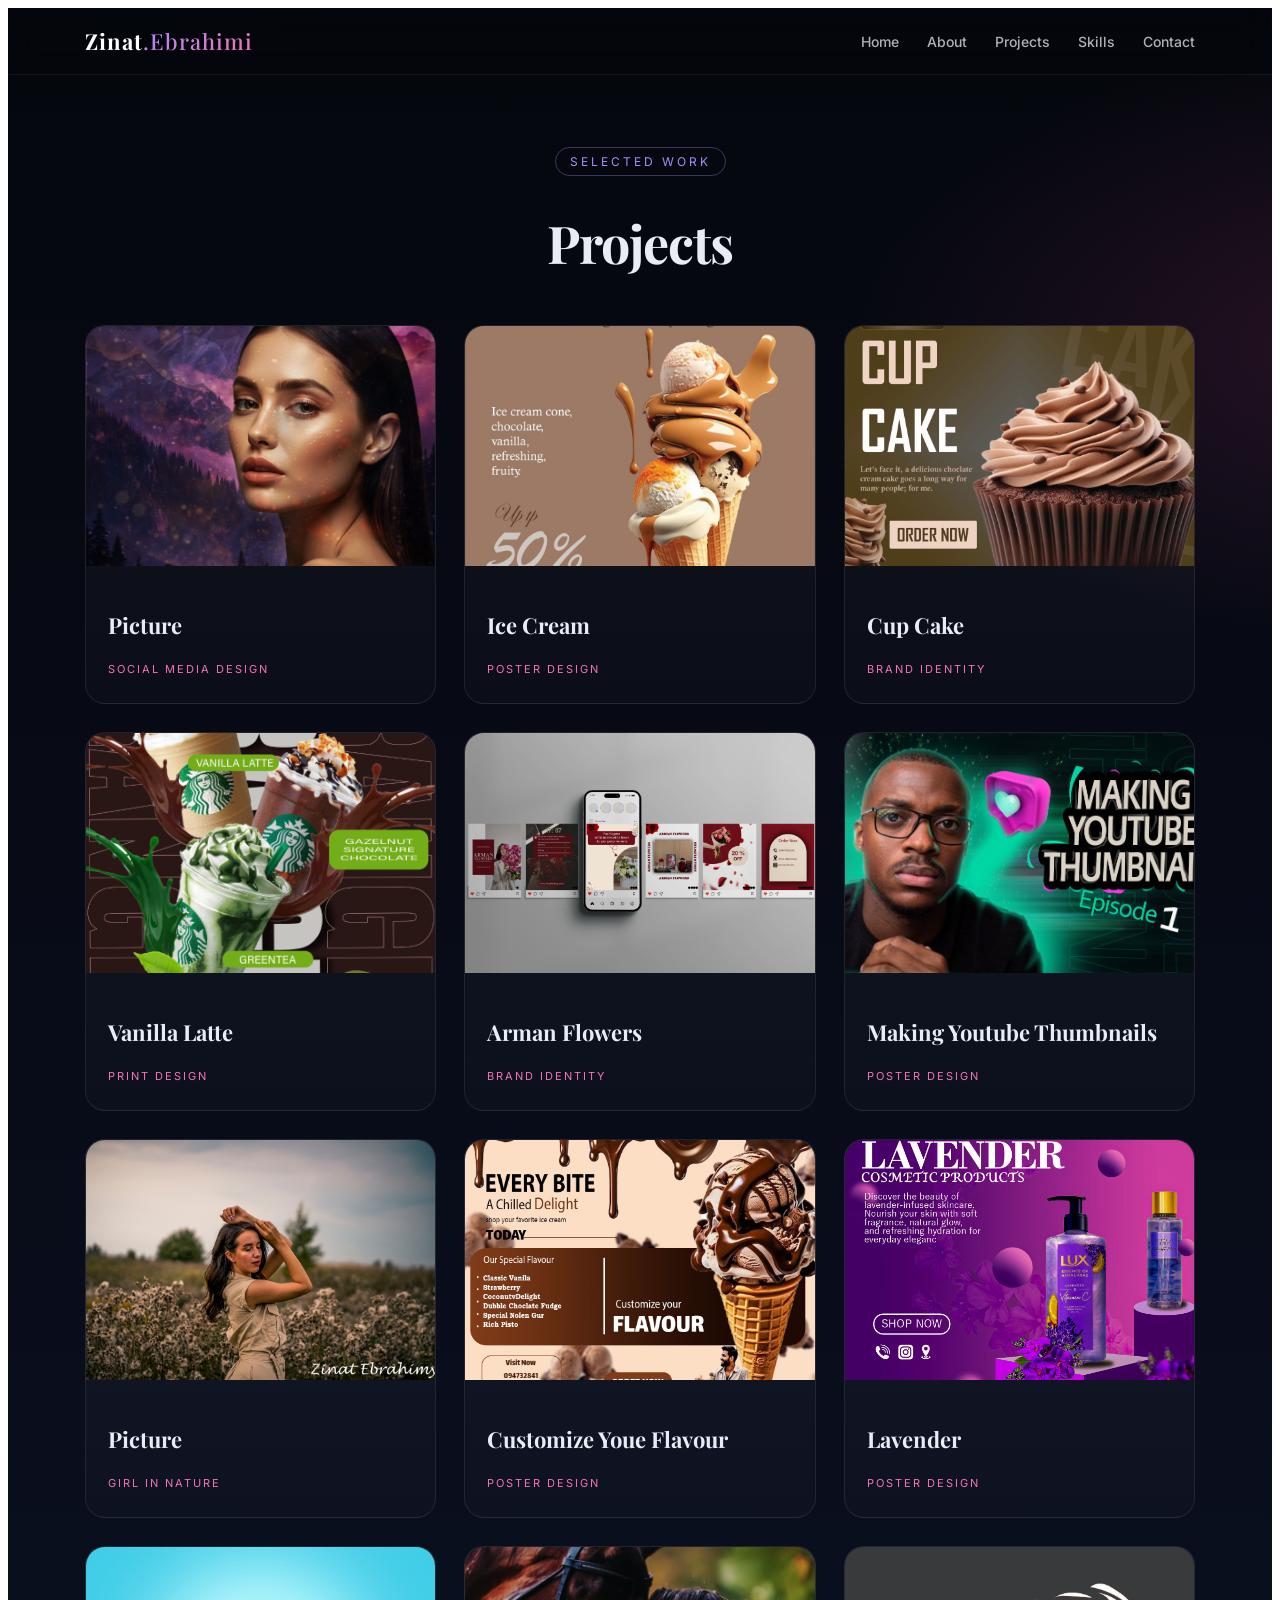
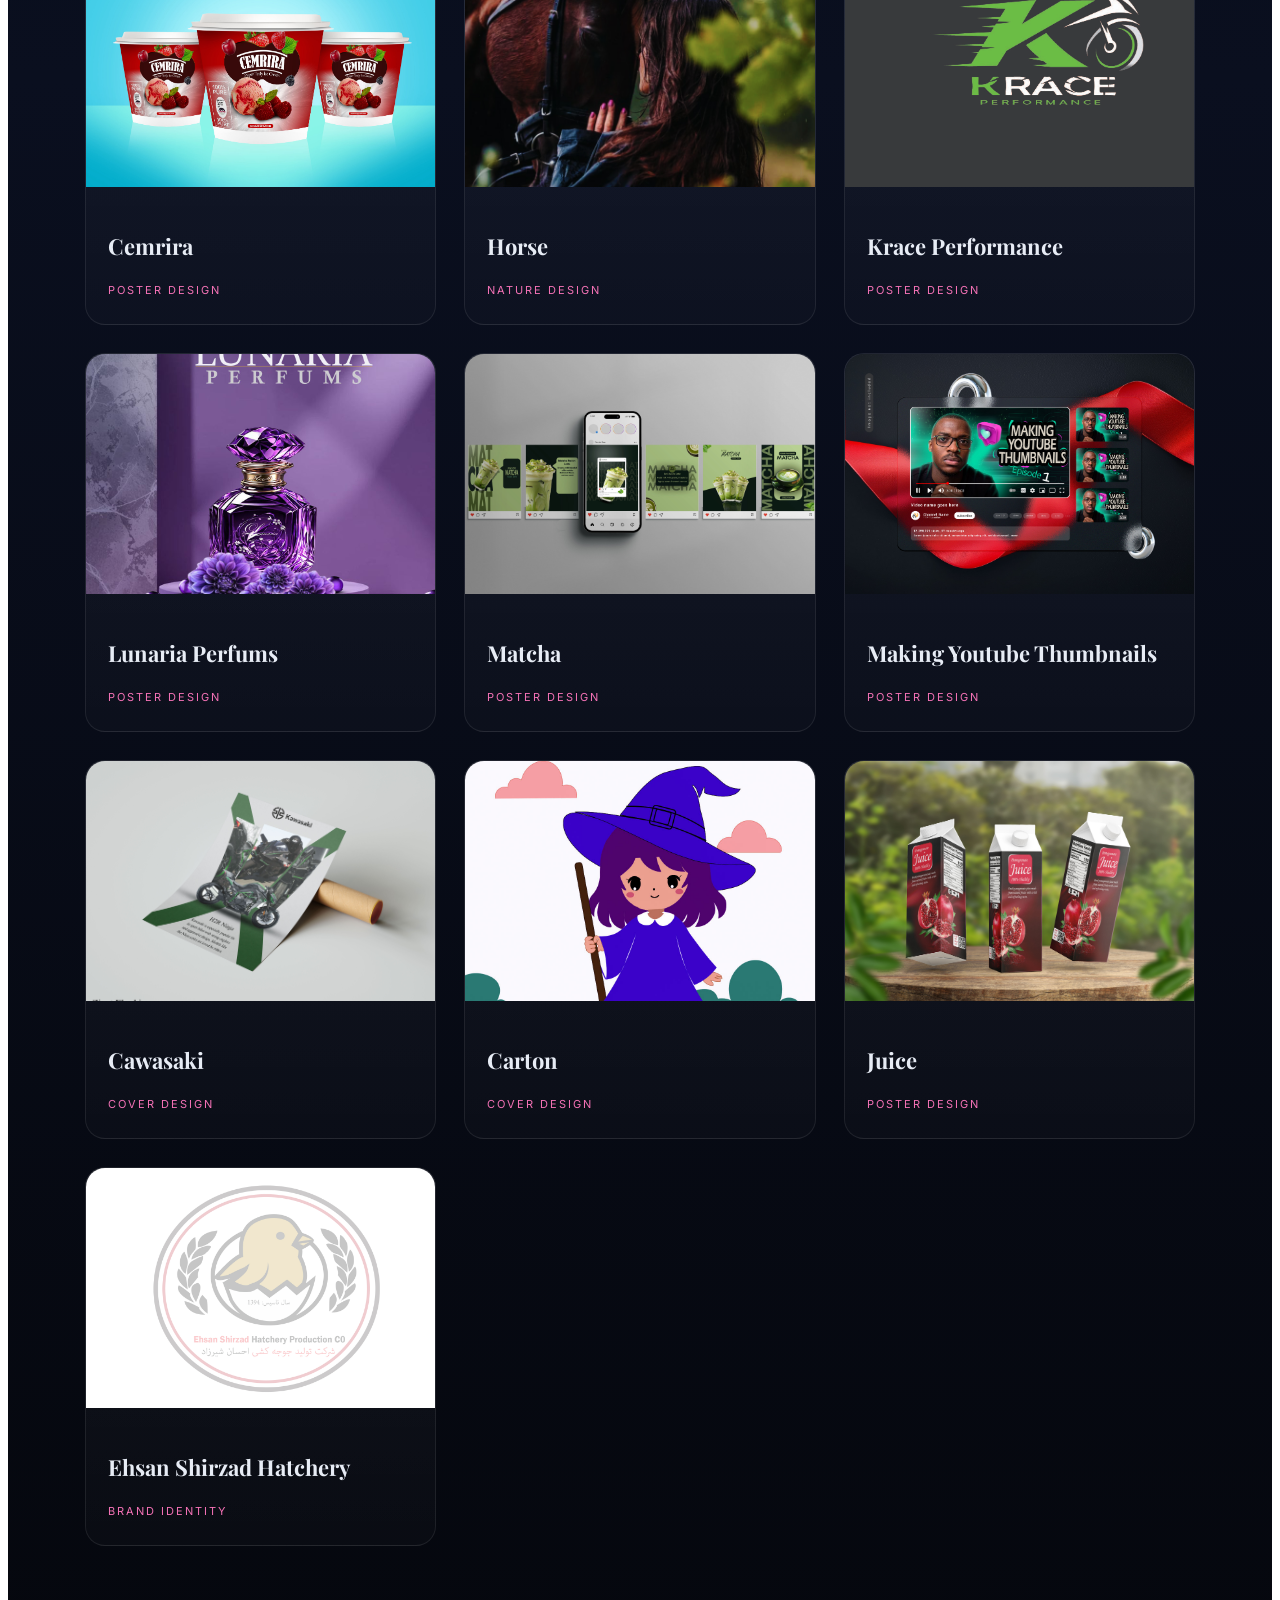
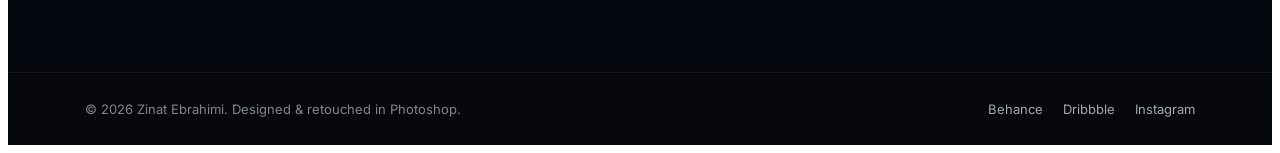
==== more.html @ a266a209 "Add files via upload" ====
<!DOCTYPE html>
<html lang="en">
<head>
    <meta charset="UTF-8">
    <meta name="viewport" content="width=device-width, initial-scale=1.0">
    <title>Zinat Ebrahimi — Photoshop Designer Portfolio</title>
    <meta name="description" content="Luxury portfolio of Alex Rivera, a senior Photoshop designer crafting cinematic photo manipulation, brand visuals, and digital art." />
<link rel="preconnect" href="https://fonts.googleapis.com" />
<link rel="preconnect" href="https://fonts.gstatic.com" crossorigin />
<link rel="stylesheet" href="https://fonts.googleapis.com/css2?family=Inter:wght@300;400;500;600;700&family=Playfair+Display:wght@600;700&display=swap" />
<link rel="stylesheet" href="style.css" />
</head>
<body>
    <div class="page">
        <header class="navbar">
    <a href="./index.html" class="logo">Zinat<span>.Ebrahimi</span></a>
    <nav class="nav-links">
      <a href="./index.html#home">Home</a>
      <a href="./index.html#about">About</a>
      <a href="./index.html#projects">Projects</a>
      <a href="./index.html#skills">Skills</a>
      <a href="./index.html#contact">Contact</a>
    </nav>
  </header>


    <section id="projects" class="section">
    <div class="section-head">
      <span class="eyebrow">Selected Work</span>
      <h2>Projects</h2>
    </div>
    <div class="projects">
      <article class="card">
        <div class="card-media" style="background-image:url('./image/1.jpg')"></div>
        <div class="card-body"><h3>Picture</h3><span class="card-tag">Social Media Design</span></div>
      </article>
      <article class="card">
        <div class="card-media" style="background-image:url('./image/2.jpg')"></div>
        <div class="card-body"><h3>Ice Cream</h3><span class="card-tag">Poster Design</span></div>
      </article>
      <article class="card">
        <div class="card-media" style="background-image:url('./image/3.jpg')"></div>
        <div class="card-body"><h3>Cup Cake</h3><span class="card-tag">Brand Identity</span></div>
      </article>
      <article class="card">
        <div class="card-media" style="background-image:url('./image/5.jpg')"></div>
        <div class="card-body"><h3>Vanilla Latte</h3><span class="card-tag">Print Design</span></div>
      </article>
      <article class="card">
        <div class="card-media" style="background-image:url('./image/7.jpg')"></div>
        <div class="card-body"><h3>Arman Flowers</h3><span class="card-tag">Brand Identity</span></div>
      </article>
       <article class="card">
        <div class="card-media" style="background-image:url('./image/8.jpg')"></div>
        <div class="card-body"><h3>Making Youtube Thumbnails</h3><span class="card-tag">Poster Design</span></div>
      </article>
      <article class="card">
        <div class="card-media" style="background-image:url('./image/10.jpg')"></div>
        <div class="card-body"><h3>Picture</h3><span class="card-tag">girl in nature</span></div>
      </article>
      <article class="card">
        <div class="card-media" style="background-image:url('./image/11.jpg')"></div>
        <div class="card-body"><h3>Customize Youe Flavour</h3><span class="card-tag">Poster Design</span></div>
      </article>
      <article class="card">
        <div class="card-media" style="background-image:url('./image/12.jpg')"></div>
        <div class="card-body"><h3>Lavender</h3><span class="card-tag">Poster Design</span></div>
      </article>
      <article class="card">
        <div class="card-media" style="background-image:url('./image/13.jpg')"></div>
        <div class="card-body"><h3>Cemrira</h3><span class="card-tag">Poster Design</span></div>
      </article>
      <article class="card">
        <div class="card-media" style="background-image:url('./image/14.jpg')"></div>
        <div class="card-body"><h3>Horse</h3><span class="card-tag">nature Design</span></div>
      </article>
      <article class="card">
        <div class="card-media" style="background-image:url('./image/15.jpg')"></div>
        <div class="card-body"><h3>Krace Performance</h3><span class="card-tag">Poster Design</span></div>
      </article>
      <article class="card">
        <div class="card-media" style="background-image:url('./image/16.jpg')"></div>
        <div class="card-body"><h3>Lunaria Perfums</h3><span class="card-tag">Poster Design</span></div>
      </article>
      <article class="card">
        <div class="card-media" style="background-image:url('./image/17.jpg')"></div>
        <div class="card-body"><h3>Matcha</h3><span class="card-tag">Poster Design</span></div>
      </article>
      <article class="card">
        <div class="card-media" style="background-image:url('./image/18.jpg')"></div>
        <div class="card-body"><h3>Making Youtube Thumbnails</h3><span class="card-tag">Poster Design</span></div>
      </article>
      <article class="card">
        <div class="card-media" style="background-image:url('./image/19.jpg')"></div>
        <div class="card-body"><h3>Cawasaki</h3><span class="card-tag"> Cover Design</span></div>
      </article>
      <article class="card">
        <div class="card-media" style="background-image:url('./image/20.jpg')"></div>
        <div class="card-body"><h3>Carton</h3><span class="card-tag">Cover Design</span></div>
      </article>
      <article class="card">
        <div class="card-media" style="background-image:url('./image/21.jpg')"></div>
        <div class="card-body"><h3>Juice</h3><span class="card-tag">Poster Design</span></div>
      </article>
      <article class="card">
        <div class="card-media" style="background-image:url('./image/22.jpg')"></div>
        <div class="card-body"><h3>Ehsan Shirzad Hatchery</h3><span class="card-tag">Brand Identity</span></div>
      </article>
    </div>
  </section>

  <footer class="footer">
    <div>© 2026 Zinat Ebrahimi. Designed & retouched in Photoshop.</div>
    <div class="socials">
      <a href="#">Behance</a>
      <a href="#">Dribbble</a>
      <a href="#">Instagram</a>
    </div>
  </footer>
    </div>
    
</body>
</html>
---- style.css ----
public/portfolio/styles.css
* { box-sizing: border-box; margin: 0; padding: 0; }
html { scroll-behavior: smooth; }
body { font-family: 'Inter', system-ui, sans-serif; }
.page {
  position: relative;
  min-height: 100vh;
  color: #e7ecf5;
  background:
    radial-gradient(1200px 600px at 10% -10%, rgba(99,102,241,0.20), transparent 60%),
    radial-gradient(900px 500px at 110% 10%, rgba(236,72,153,0.15), transparent 60%),
    linear-gradient(180deg, #05070d 0%, #0a0f1f 50%, #05070d 100%);
  overflow-x: hidden;
}
.bg-orbs { position: fixed; inset: 0; pointer-events: none; z-index: 0; }
.orb { position: absolute; border-radius: 50%; filter: blur(90px); opacity: .55; animation: float 14s ease-in-out infinite; }
.orb-1 { width: 420px; height: 420px; background: #4f46e5; top: 8%; left: -120px; }
.orb-2 { width: 380px; height: 380px; background: #ec4899; top: 45%; right: -120px; animation-delay: -5s; }
.orb-3 { width: 340px; height: 340px; background: #06b6d4; bottom: -120px; left: 30%; animation-delay: -9s; }
@keyframes float { 0%,100% { transform: translateY(0) translateX(0); } 50% { transform: translateY(-40px) translateX(20px); } }
.glass {
  background: linear-gradient(180deg, rgba(255,255,255,0.06), rgba(255,255,255,0.02));
  border: 1px solid rgba(255,255,255,0.10);
  backdrop-filter: blur(18px);
  -webkit-backdrop-filter: blur(18px);
  border-radius: 24px;
  box-shadow: 0 30px 80px -30px rgba(0,0,0,0.6);
}
.navbar {
  position: sticky; top: 0; z-index: 50;
  display: flex; align-items: center; justify-content: space-between;
  padding: 18px 6vw;
  background: rgba(5,7,13,0.55);
  backdrop-filter: blur(16px);
  border-bottom: 1px solid rgba(255,255,255,0.06);
}
.logo { font-family: 'Playfair Display', serif; font-size: 22px; font-weight: 700; color: #fff; text-decoration: none; letter-spacing: 1px; }
.logo span { background: linear-gradient(135deg,#a78bfa,#f472b6); -webkit-background-clip: text; background-clip: text; color: transparent; font-weight: 500; }
.nav-links { display: flex; gap: 28px; }
.nav-links a { color: rgba(231,236,245,.75); text-decoration: none; font-size: 14px; font-weight: 500; position: relative; transition: color .25s; }
.nav-links a::after { content:''; position:absolute; left:0; bottom:-6px; width:0; height:1px; background: linear-gradient(90deg,#a78bfa,#f472b6); transition: width .3s ease; }
.nav-links a:hover { color: #fff; }
.nav-links a:hover::after { width: 100%; }
.hero { position: relative; z-index: 1; padding: 10vh 6vw 8vh; display:flex; justify-content:center; }
.hero-inner { padding: 64px 56px; max-width: 1000px; width: 100%; text-align: center; }
.eyebrow { display:inline-block; font-size: 12px; letter-spacing: 3px; text-transform: uppercase; color: #a78bfa; padding: 6px 14px; border:1px solid rgba(167,139,250,.35); border-radius:999px; margin-bottom: 22px; }
h1 { font-family: 'Playfair Display', serif; font-size: clamp(48px, 8vw, 96px); line-height: 1.05; font-weight: 700; letter-spacing: -1.5px; }
.gradient-text { background: linear-gradient(135deg,#a78bfa 0%, #f472b6 50%, #fbbf24 100%); -webkit-background-clip: text; background-clip: text; color: transparent; }
.subtitle { margin: 24px auto 0; max-width: 620px; font-size: 17px; line-height: 1.7; color: rgba(231,236,245,.7); }
.hero-cta { margin-top: 36px; display:flex; gap: 14px; justify-content: center; flex-wrap: wrap; }
.btn { display: inline-block; padding: 14px 28px; border-radius: 999px; font-size: 14px; font-weight: 600; text-decoration: none; cursor: pointer; transition: transform .25s ease, box-shadow .25s ease, background .25s; border: none; }
.btn-primary { color: #fff; background: linear-gradient(135deg,#6366f1,#ec4899); box-shadow: 0 10px 30px -10px rgba(236,72,153,.6); }
.btn-primary:hover { transform: translateY(-2px); box-shadow: 0 18px 40px -10px rgba(236,72,153,.7); }
.btn-ghost { color: #fff; background: rgba(255,255,255,.06); border: 1px solid rgba(255,255,255,.18); }
.btn-ghost:hover { background: rgba(255,255,255,.12); transform: translateY(-2px); }
.section { position: relative; z-index:1; padding: 8vh 6vw; max-width: 1200px; margin: 0 auto; }
.section-head { text-align: center; margin-bottom: 48px; }
.section-head h2 { font-family: 'Playfair Display', serif; font-size: clamp(32px, 5vw, 52px); font-weight: 700; margin-top: 10px; letter-spacing: -1px; }
.about { padding: 48px; }
.about p { font-size: 17px; line-height: 1.8; color: rgba(231,236,245,.8); max-width: 820px; }
.stats { margin-top: 36px; display:grid; grid-template-columns: repeat(3,1fr); gap: 24px; }
.stats > div { padding: 20px; border-left: 2px solid rgba(167,139,250,.4); }
.stats strong { display:block; font-family:'Playfair Display',serif; font-size: 32px; color:#fff; }
.stats span { font-size: 13px; color: rgba(231,236,245,.6); letter-spacing: 1px; text-transform: uppercase; }
.projects { display:grid; grid-template-columns: repeat(3, 1fr); gap: 28px; }
.card { border-radius: 20px; overflow: hidden; background: linear-gradient(180deg, rgba(255,255,255,0.05), rgba(255,255,255,0.02)); border: 1px solid rgba(255,255,255,.08); transition: transform .4s ease, box-shadow .4s ease, border-color .4s; }
.card:hover { transform: translateY(-10px); box-shadow: 0 30px 60px -20px rgba(99,102,241,.5); border-color: rgba(167,139,250,.4); }
.card-media { height: 240px; background-size: cover; background-position: center; transition: transform .6s ease; }
.card:hover .card-media { transform: scale(1.06); }
.card-body { padding: 22px 22px 26px; }
.card-body h3 { font-family:'Playfair Display',serif; font-size: 22px; margin-bottom: 8px; }
.card-body p { color: rgba(231,236,245,.7); font-size: 14px; line-height: 1.6; }
.card-tag { display: inline-block; margin-top: 14px; font-size: 11px; letter-spacing: 2px; text-transform: uppercase; color: #f472b6; }
.pills { display:flex; flex-wrap: wrap; gap: 12px; justify-content: center; max-width: 900px; margin: 0 auto; }
.pill { padding: 10px 20px; border-radius: 999px; background: rgba(255,255,255,.05); border:1px solid rgba(255,255,255,.10); font-size: 14px; color: rgba(231,236,245,.85); transition: all .25s; }
.pill:hover { background: linear-gradient(135deg, rgba(99,102,241,.25), rgba(236,72,153,.25)); border-color: rgba(167,139,250,.5); transform: translateY(-2px); color: #fff; }
.contact { padding: 40px; max-width: 760px; margin: 0 auto; display:flex; flex-direction: column; gap: 20px; }
.contact .row { display:grid; grid-template-columns: 1fr 1fr; gap: 20px; }
.contact label { display:flex; flex-direction: column; gap: 8px; font-size: 12px; letter-spacing: 1.5px; text-transform: uppercase; color: rgba(231,236,245,.6); }
.contact input, .contact textarea { width: 100%; padding: 14px 16px; border-radius: 12px; background: rgba(255,255,255,.04); border: 1px solid rgba(255,255,255,.1); color: #fff; font-size: 15px; font-family: inherit; transition: border-color .25s, background .25s; }
.contact input:focus, .contact textarea:focus { outline: none; border-color: rgba(167,139,250,.6); background: rgba(255,255,255,.07); }
.contact textarea { resize: vertical; }
.contact .btn { align-self: flex-start; margin-top: 8px; }
.footer { position: relative; z-index:1; margin-top: 6vh; padding: 28px 6vw; display:flex; justify-content: space-between; align-items: center; border-top: 1px solid rgba(255,255,255,.06); font-size: 13px; color: rgba(231,236,245,.55); flex-wrap: wrap; gap: 14px; }
.socials { display:flex; gap: 20px; }
.socials a { color: rgba(231,236,245,.7); text-decoration: none; transition: color .25s; }
.socials a:hover { color: #f472b6; }
@media (max-width: 960px) {
  .projects { grid-template-columns: repeat(2,1fr); }
  .stats { grid-template-columns: 1fr 1fr; }
}
@media (max-width: 640px) {
  .nav-links { display: none; }
  .hero-inner { padding: 44px 24px; }
  .projects { grid-template-columns: 1fr; }
  .stats { grid-template-columns: 1fr; }
  .contact { padding: 24px; }
  .contact .row { grid-template-columns: 1fr; }
  .about { padding: 28px; }
}
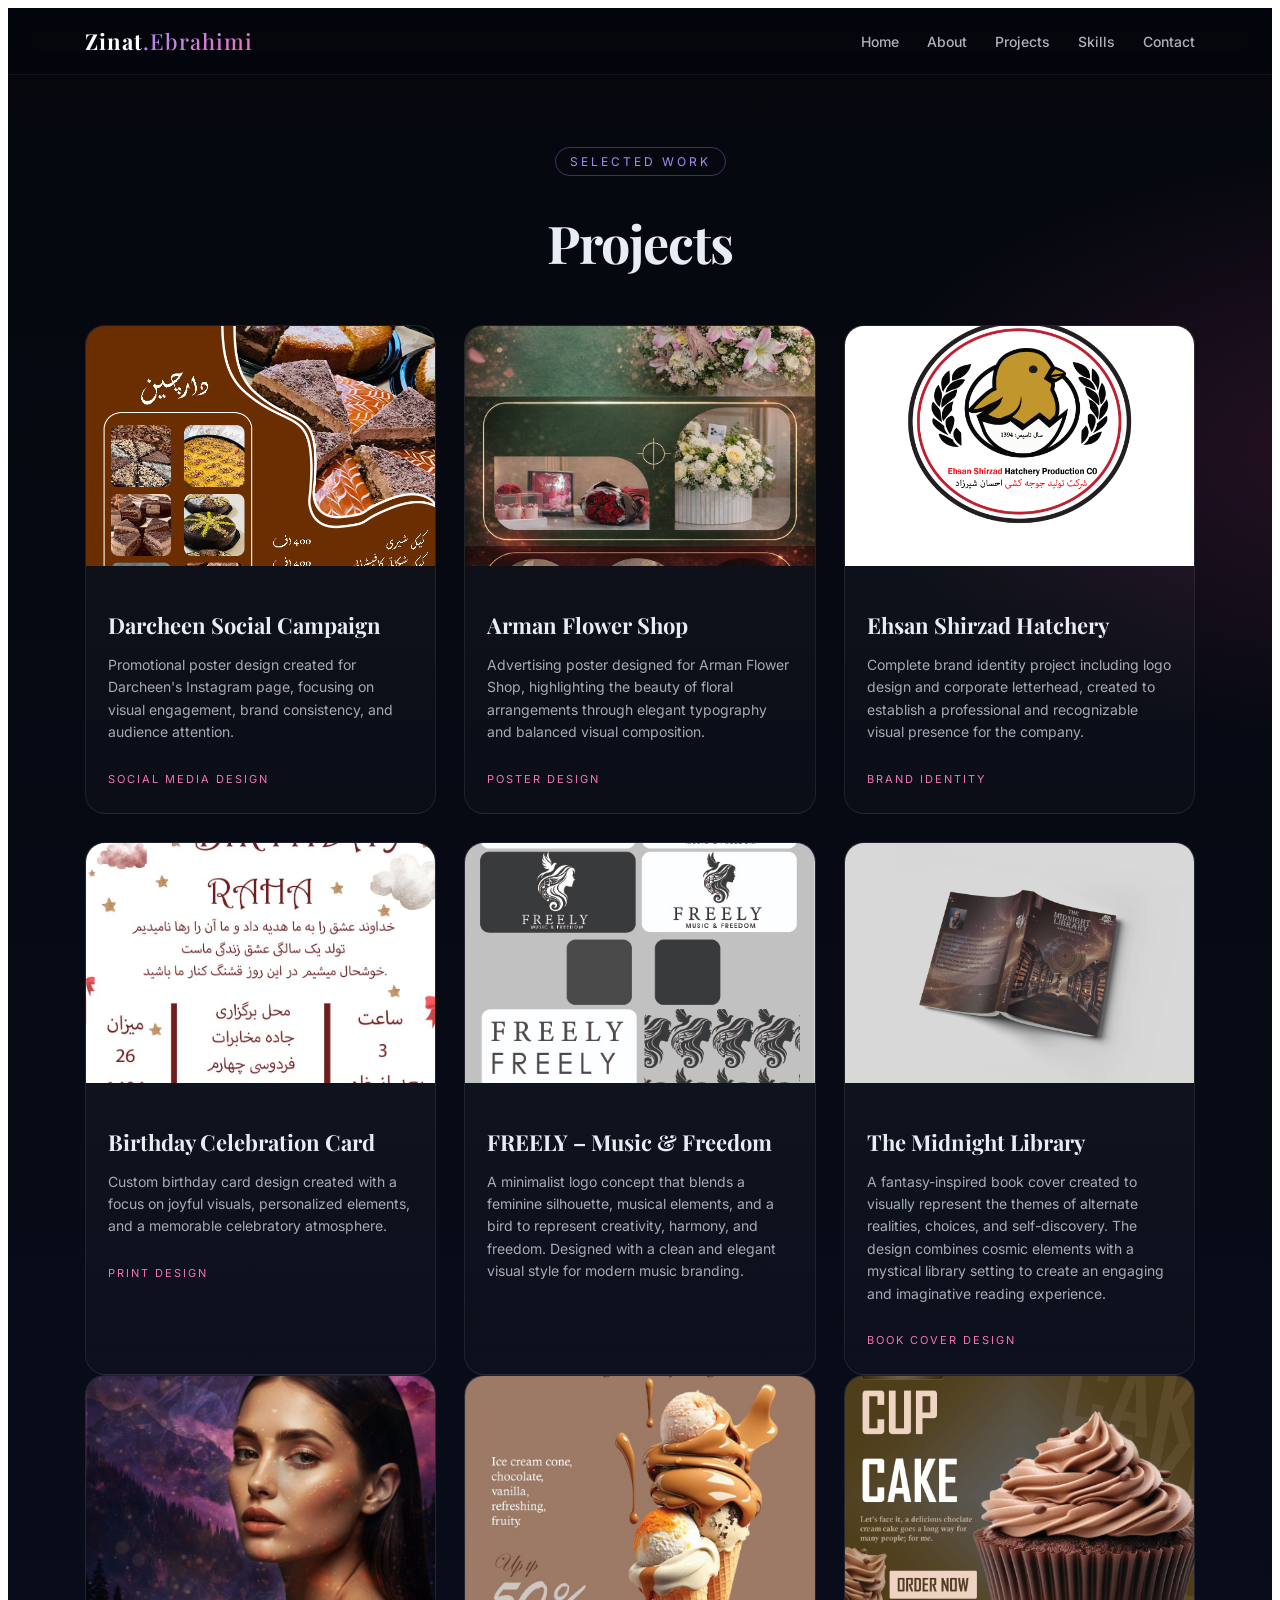
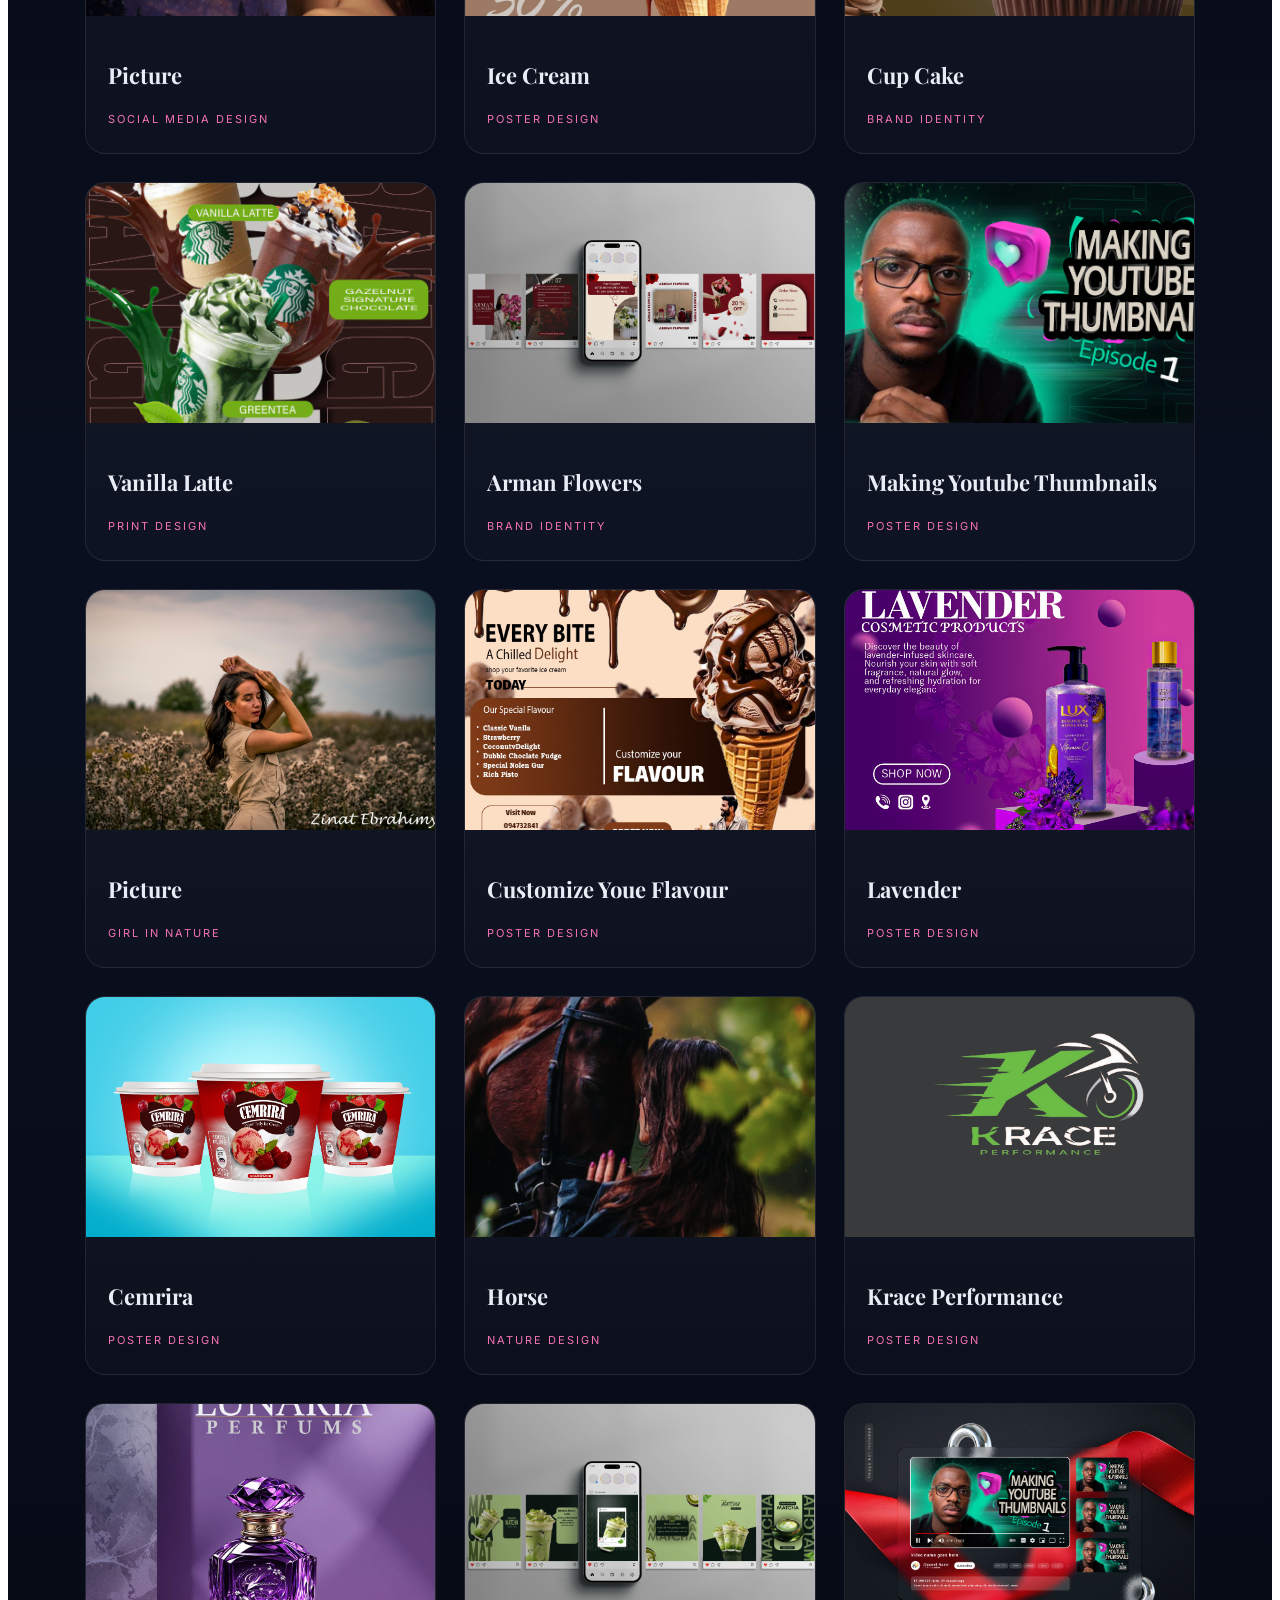
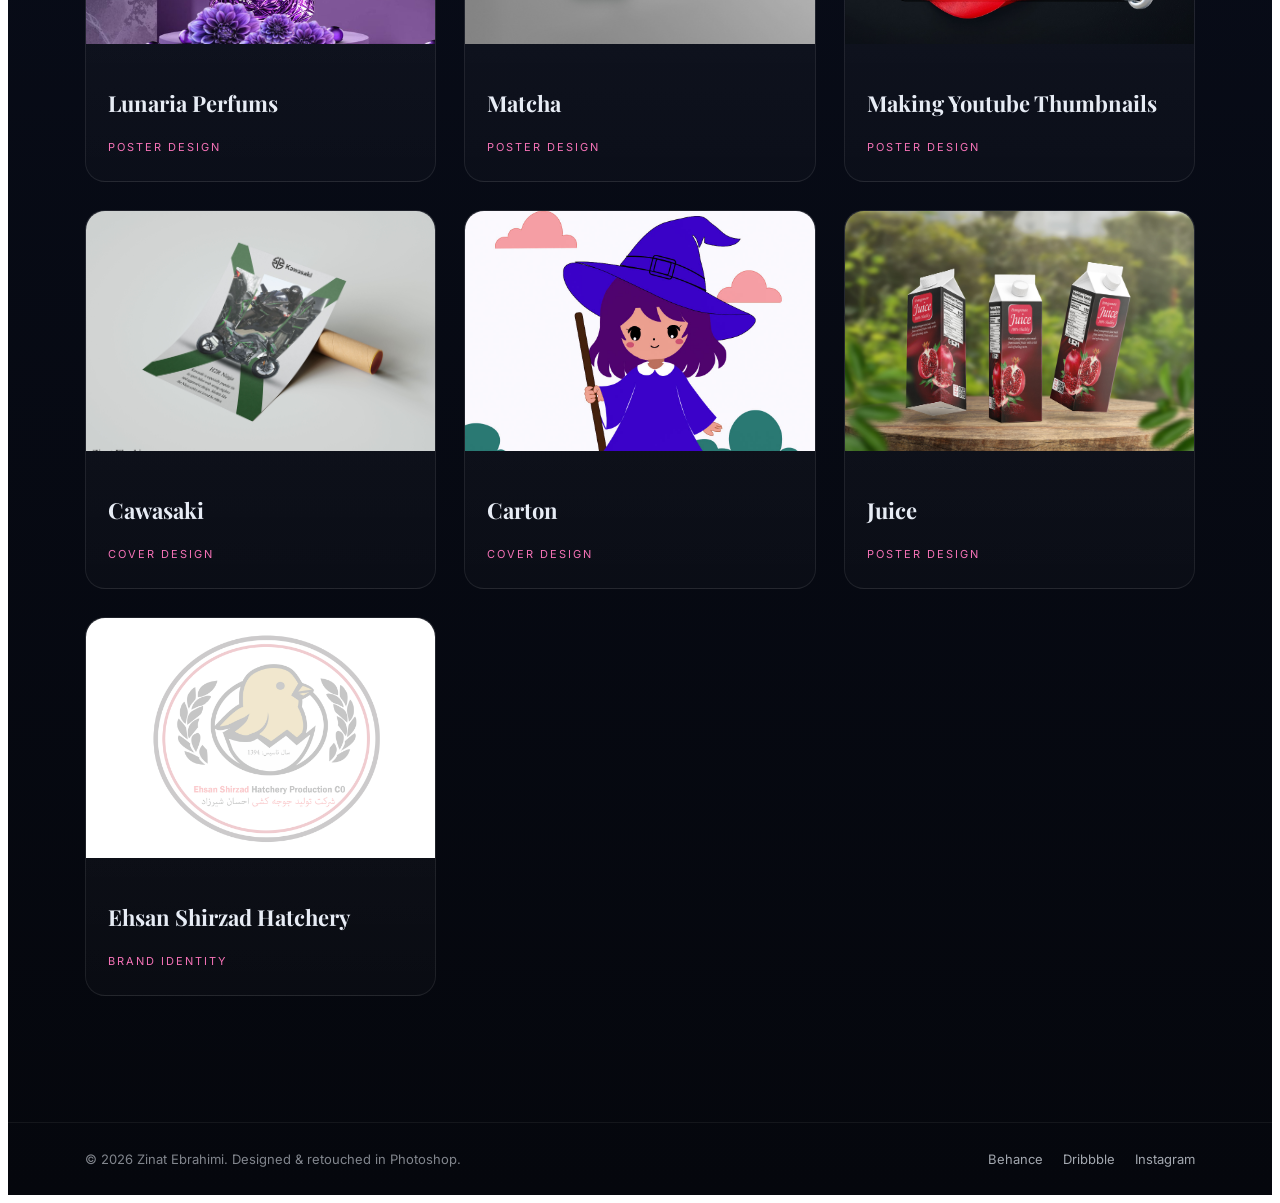
==== commit b1438f2a: "add other projects" ====
--- a/more.html
+++ b/more.html
@@ -28,6 +28,32 @@
     <div class="section-head">
       <span class="eyebrow">Selected Work</span>
       <h2>Projects</h2>
+    </div>
+     <div class="projects">
+      <article class="card">
+        <div class="card-media" style="background-image:url('./image/4.jpg')"></div>
+        <div class="card-body"><h3>Darcheen Social Campaign</h3><p>Promotional poster design created for Darcheen's Instagram page, focusing on visual engagement, brand consistency, and audience attention.</p><span class="card-tag">Social Media Design</span></div>
+      </article>
+      <article class="card">
+        <div class="card-media" style="background-image:url('./image/6.png')"></div>
+        <div class="card-body"><h3>Arman Flower Shop</h3><p>Advertising poster designed for Arman Flower Shop, highlighting the beauty of floral arrangements through elegant typography and balanced visual composition.</p><span class="card-tag">Poster Design</span></div>
+      </article>
+      <article class="card">
+        <div class="card-media" style="background-image:url('./image/23.png')"></div>
+        <div class="card-body"><h3>Ehsan Shirzad Hatchery</h3><p>Complete brand identity project including logo design and corporate letterhead, created to establish a professional and recognizable visual presence for the company.</p><span class="card-tag">Brand Identity</span></div>
+      </article>
+      <article class="card">
+        <div class="card-media" style="background-image:url('./image/24.jpg')"></div>
+        <div class="card-body"><h3>Birthday Celebration Card</h3><p>Custom birthday card design created with a focus on joyful visuals, personalized elements, and a memorable celebratory atmosphere.</p><span class="card-tag">Print Design</span></div>
+      </article>
+      <article class="card">
+        <div class="card-media" style="background-image:url('./image/25.jpg')"></div>
+        <div class="card-body"><h3>FREELY – Music & Freedom</h3><p>A minimalist logo concept that blends a feminine silhouette, musical elements, and a bird to represent creativity, harmony, and freedom. Designed with a clean and elegant visual style for modern music branding.</p><span class="card-tag"></span></div>
+      </article>
+       <article class="card">
+        <div class="card-media" style="background-image:url('./image/9.jpg')"></div>
+        <div class="card-body"><h3>The Midnight Library</h3><p>A fantasy-inspired book cover created to visually represent the themes of alternate realities, choices, and self-discovery. The design combines cosmic elements with a mystical library setting to create an engaging and imaginative reading experience.</p><span class="card-tag">Book Cover Design</span></div>
+      </article>
     </div>
     <div class="projects">
       <article class="card">
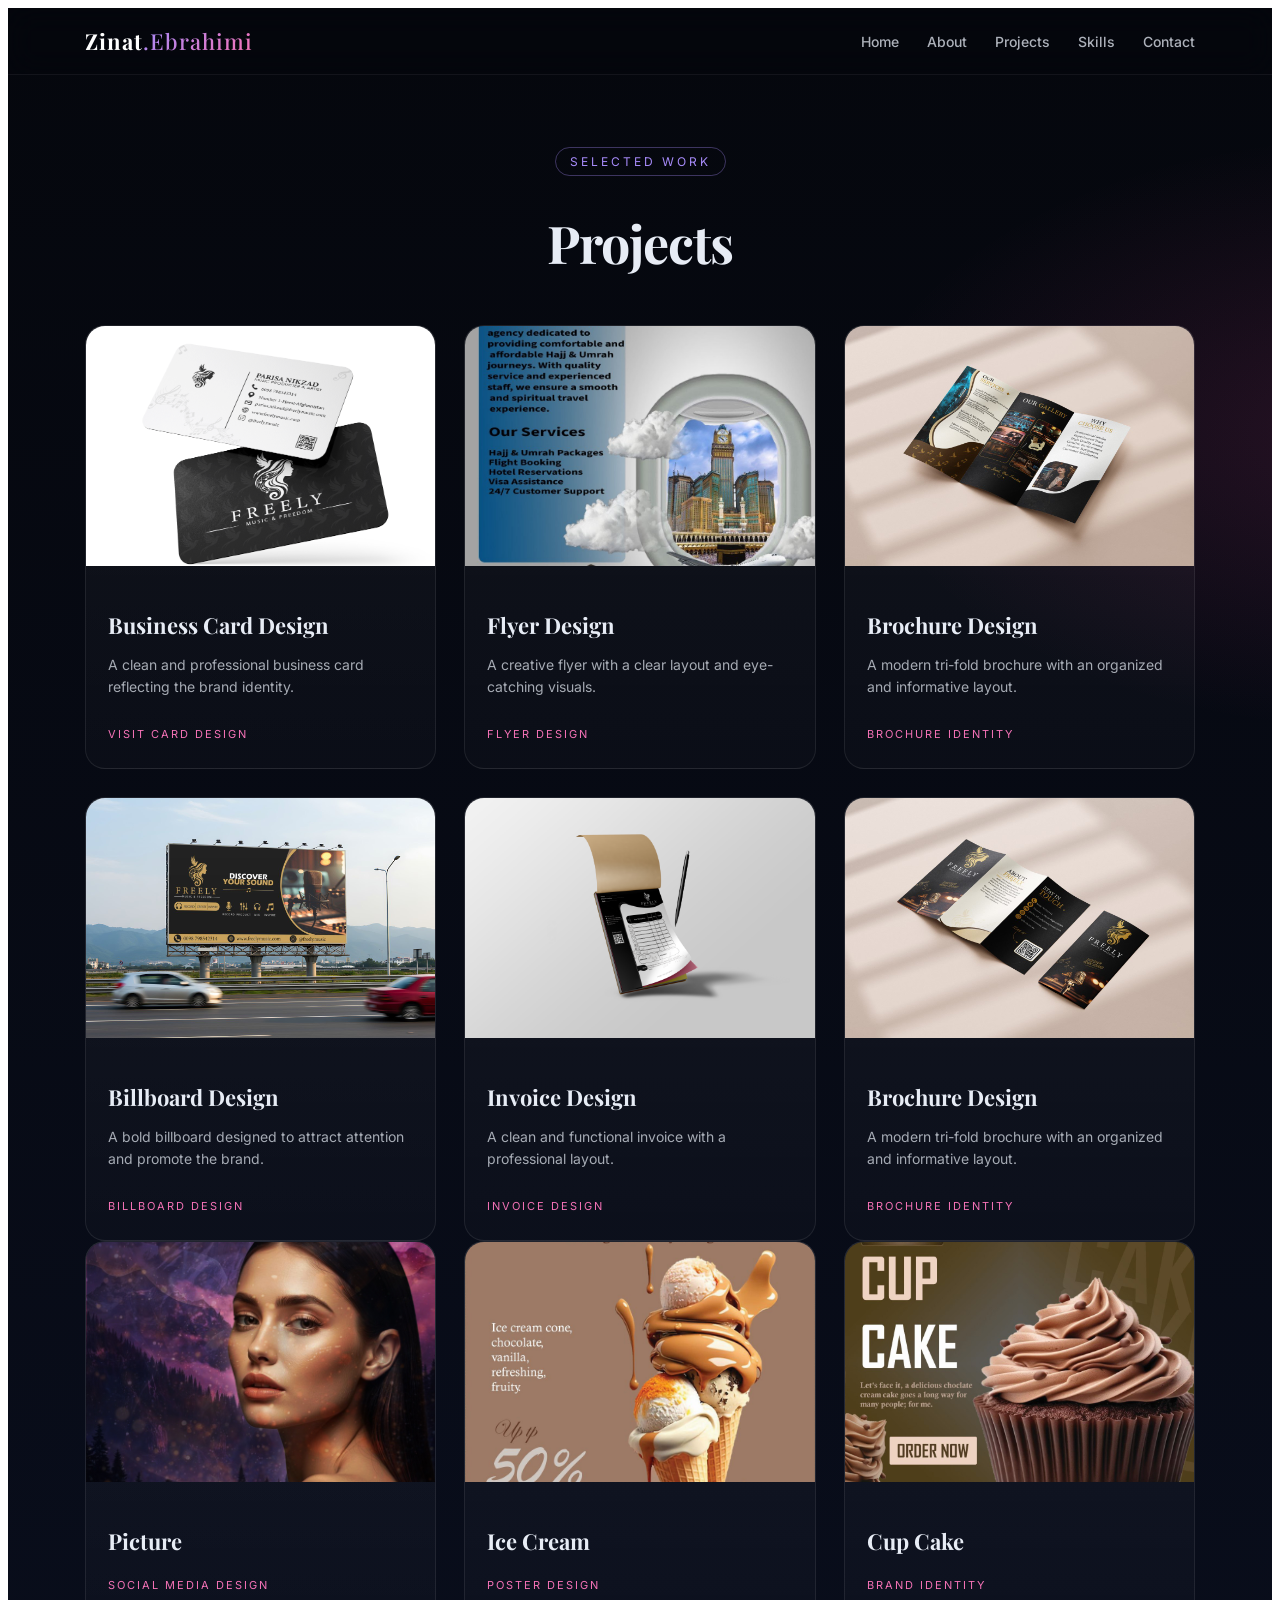
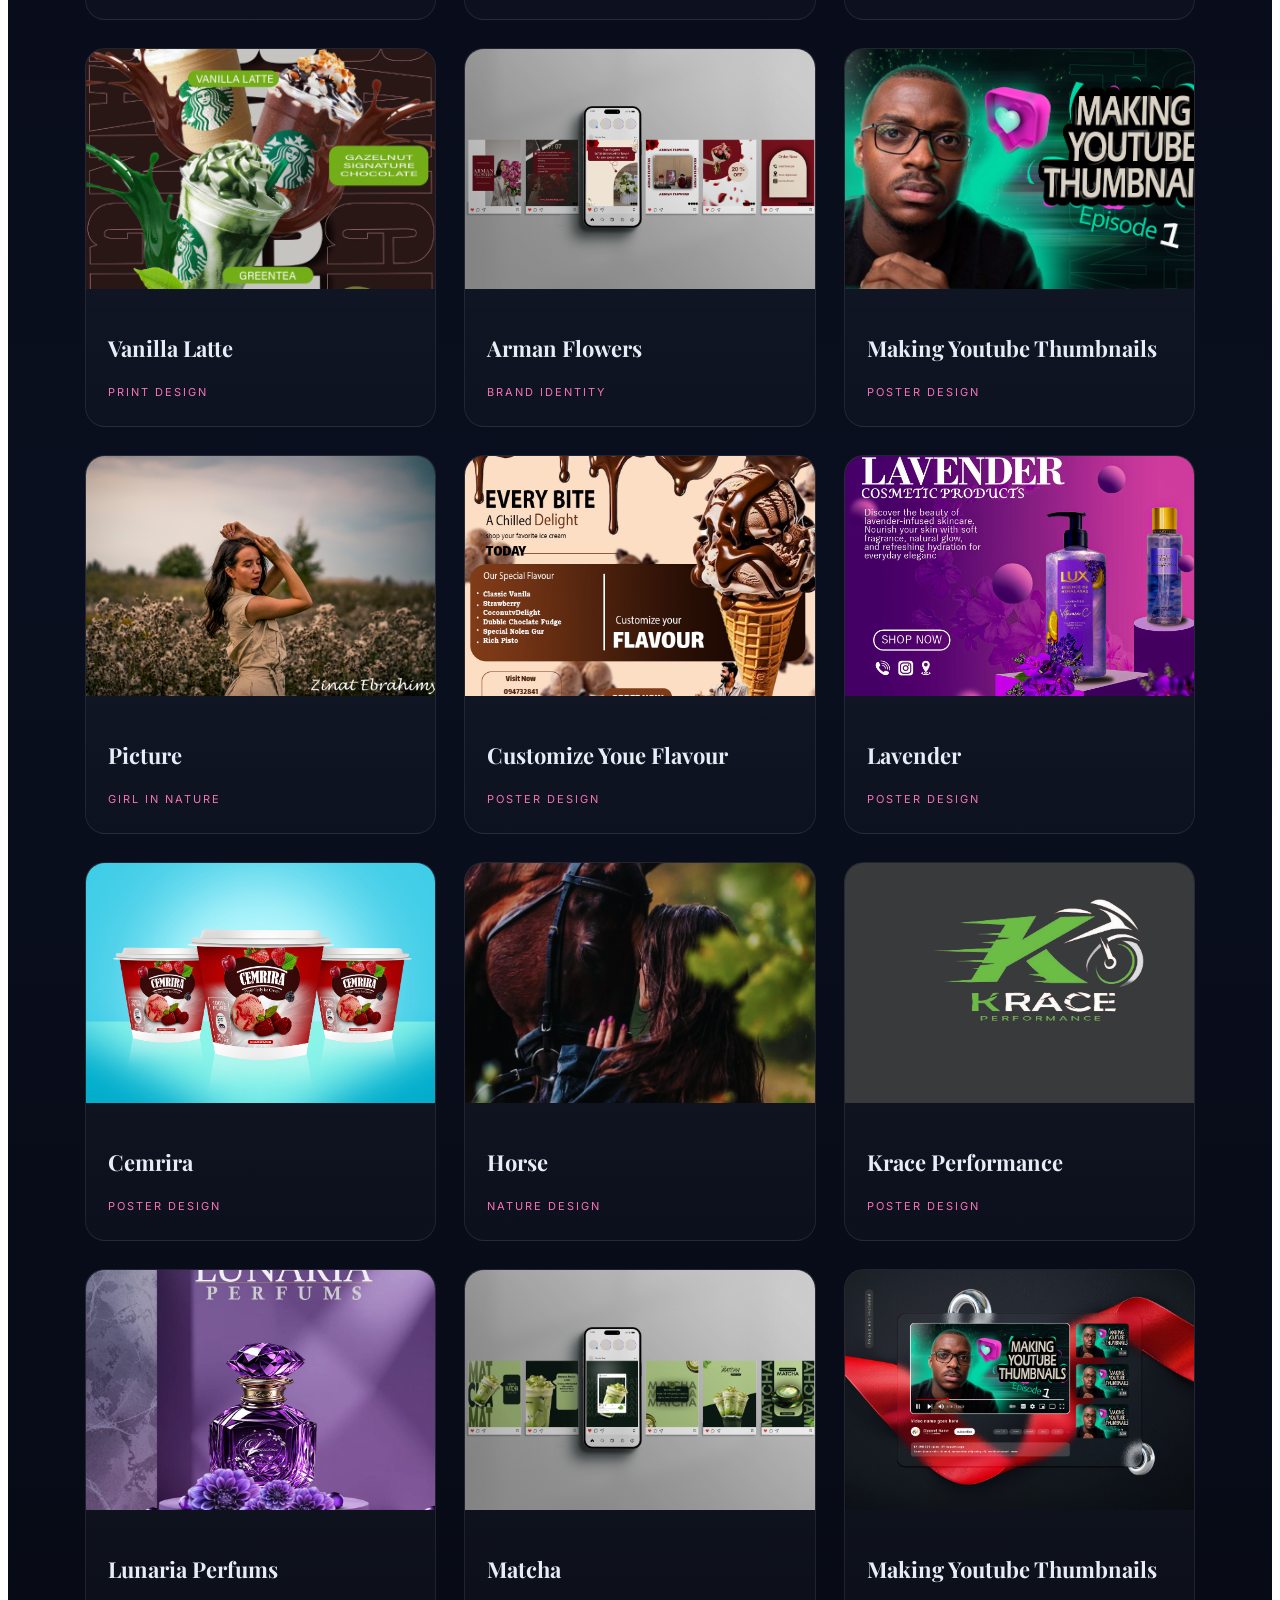
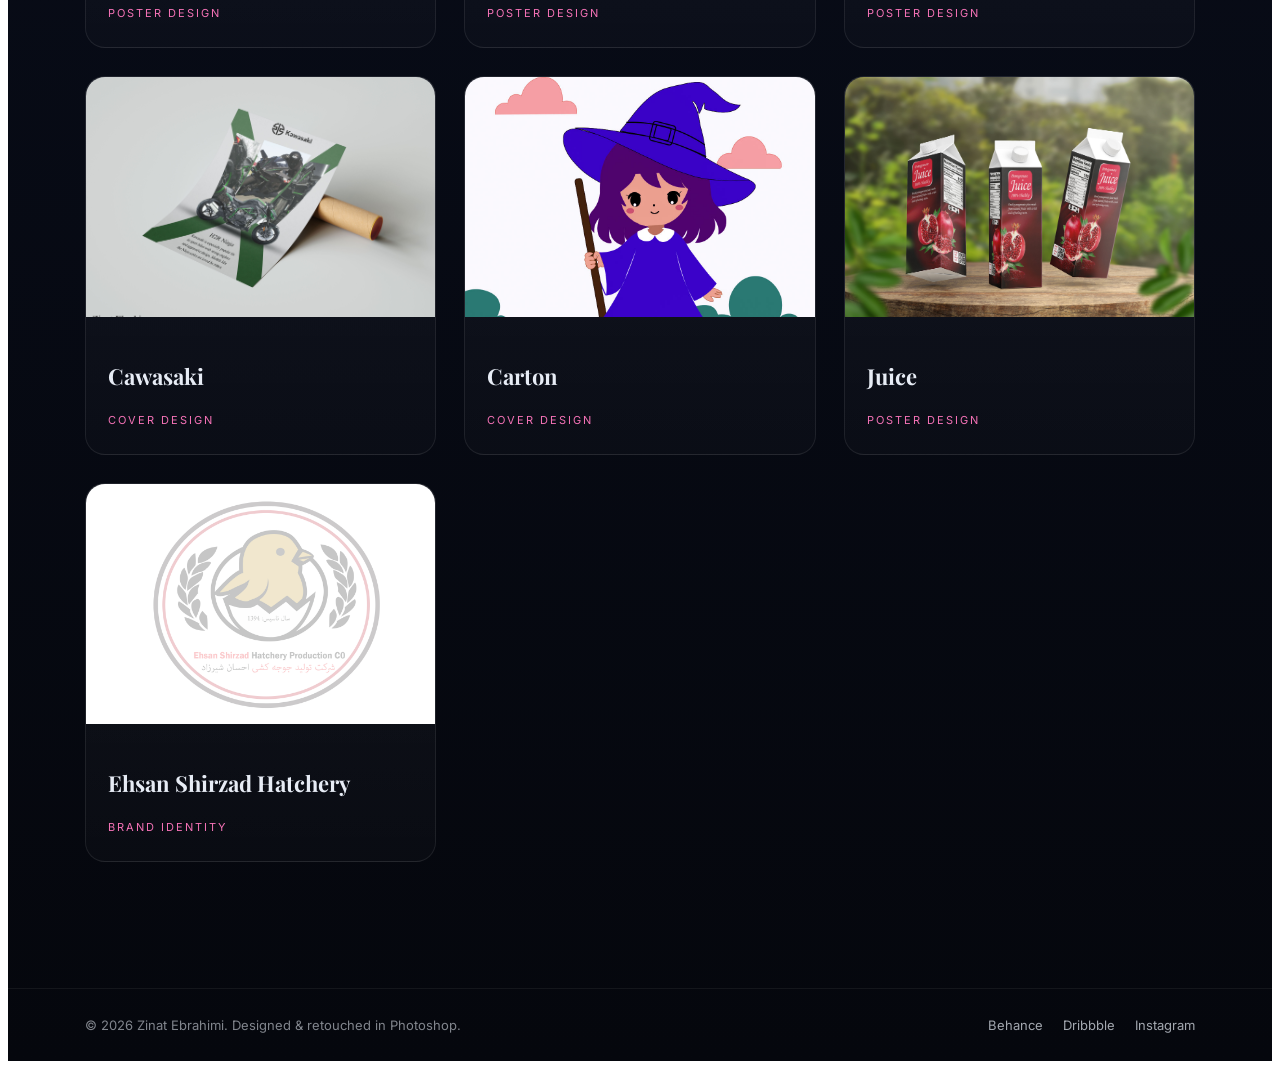
==== commit c59eabcf: "convert cards" ====
--- a/more.html
+++ b/more.html
@@ -1,149 +1,325 @@
-<!DOCTYPE html>
+<!doctype html>
 <html lang="en">
-<head>
-    <meta charset="UTF-8">
-    <meta name="viewport" content="width=device-width, initial-scale=1.0">
+  <head>
+    <meta charset="UTF-8" />
+    <meta name="viewport" content="width=device-width, initial-scale=1.0" />
     <title>Zinat Ebrahimi — Photoshop Designer Portfolio</title>
-    <meta name="description" content="Luxury portfolio of Alex Rivera, a senior Photoshop designer crafting cinematic photo manipulation, brand visuals, and digital art." />
-<link rel="preconnect" href="https://fonts.googleapis.com" />
-<link rel="preconnect" href="https://fonts.gstatic.com" crossorigin />
-<link rel="stylesheet" href="https://fonts.googleapis.com/css2?family=Inter:wght@300;400;500;600;700&family=Playfair+Display:wght@600;700&display=swap" />
-<link rel="stylesheet" href="style.css" />
-</head>
-<body>
+    <meta
+      name="description"
+      content="Luxury portfolio of Alex Rivera, a senior Photoshop designer crafting cinematic photo manipulation, brand visuals, and digital art."
+    />
+    <link rel="preconnect" href="https://fonts.googleapis.com" />
+    <link rel="preconnect" href="https://fonts.gstatic.com" crossorigin />
+    <link
+      rel="stylesheet"
+      href="https://fonts.googleapis.com/css2?family=Inter:wght@300;400;500;600;700&family=Playfair+Display:wght@600;700&display=swap"
+    />
+    <link rel="stylesheet" href="style.css" />
+  </head>
+  <body>
     <div class="page">
-        <header class="navbar">
-    <a href="./index.html" class="logo">Zinat<span>.Ebrahimi</span></a>
-    <nav class="nav-links">
-      <a href="./index.html#home">Home</a>
-      <a href="./index.html#about">About</a>
-      <a href="./index.html#projects">Projects</a>
-      <a href="./index.html#skills">Skills</a>
-      <a href="./index.html#contact">Contact</a>
-    </nav>
-  </header>
+      <header class="navbar">
+        <a href="./index.html" class="logo">Zinat<span>.Ebrahimi</span></a>
+        <nav class="nav-links">
+          <a href="./index.html#home">Home</a>
+          <a href="./index.html#about">About</a>
+          <a href="./index.html#projects">Projects</a>
+          <a href="./index.html#skills">Skills</a>
+          <a href="./index.html#contact">Contact</a>
+        </nav>
+      </header>
 
+      <section id="projects" class="section">
+        <div class="section-head">
+          <span class="eyebrow">Selected Work</span>
+          <h2>Projects</h2>
+        </div>
+        <div class="projects">
+          <article class="card">
+            <div
+              class="card-media"
+              style="
+                background-image: url(&quot;./image/visit\ card\ mo.jpg&quot;);
+              "
+            ></div>
+            <div class="card-body">
+              <h3>Business Card Design</h3>
+              <p>
+                A clean and professional business card reflecting the brand
+                identity.
+              </p>
+              <span class="card-tag">Visit Card Design</span>
+            </div>
+          </article>
+          <article class="card">
+            <div
+              class="card-media"
+              style="background-image: url(&quot;./image/tract.jpg&quot;)"
+            ></div>
+            <div class="card-body">
+              <h3>Flyer Design</h3>
+              <p>
+                A creative flyer with a clear layout and eye-catching visuals.
+              </p>
+              <span class="card-tag">Flyer Design</span>
+            </div>
+          </article>
+          <article class="card">
+            <div
+              class="card-media"
+              style="background-image: url(&quot;./image/broshore.jpg&quot;)"
+            ></div>
+            <div class="card-body">
+              <h3>Brochure Design</h3>
+              <p>
+                A modern tri-fold brochure with an organized and informative
+                layout.
+              </p>
+              <span class="card-tag">Brochure Identity</span>
+            </div>
+          </article>
+          <article class="card">
+            <div
+              class="card-media"
+              style="background-image: url(&quot;./image/bildbore.jpg&quot;)"
+            ></div>
+            <div class="card-body">
+              <h3>Billboard Design</h3>
+              <p>
+                A bold billboard designed to attract attention and promote the
+                brand.
+              </p>
+              <span class="card-tag">Billboard Design</span>
+            </div>
+          </article>
+          <article class="card">
+            <div
+              class="card-media"
+              style="background-image: url(&quot;./image/faktor.jpg&quot;)"
+            ></div>
+            <div class="card-body">
+              <h3>Invoice Design</h3>
+              <p>A clean and functional invoice with a professional layout.</p>
+              <span class="card-tag">Invoice Design</span>
+            </div>
+          </article>
+          <article class="card">
+            <div
+              class="card-media"
+              style="background-image: url(&quot;./image/broshore1.jpg&quot;)"
+            ></div>
+            <div class="card-body">
+              <h3>Brochure Design</h3>
+              <p>
+                A modern tri-fold brochure with an organized and informative
+                layout.
+              </p>
+              <span class="card-tag">Brochure Identity</span>
+            </div>
+          </article>
+        </div>
+        <div class="projects">
+          <article class="card">
+            <div
+              class="card-media"
+              style="background-image: url(&quot;./image/1.jpg&quot;)"
+            ></div>
+            <div class="card-body">
+              <h3>Picture</h3>
+              <span class="card-tag">Social Media Design</span>
+            </div>
+          </article>
+          <article class="card">
+            <div
+              class="card-media"
+              style="background-image: url(&quot;./image/2.jpg&quot;)"
+            ></div>
+            <div class="card-body">
+              <h3>Ice Cream</h3>
+              <span class="card-tag">Poster Design</span>
+            </div>
+          </article>
+          <article class="card">
+            <div
+              class="card-media"
+              style="background-image: url(&quot;./image/3.jpg&quot;)"
+            ></div>
+            <div class="card-body">
+              <h3>Cup Cake</h3>
+              <span class="card-tag">Brand Identity</span>
+            </div>
+          </article>
+          <article class="card">
+            <div
+              class="card-media"
+              style="background-image: url(&quot;./image/5.jpg&quot;)"
+            ></div>
+            <div class="card-body">
+              <h3>Vanilla Latte</h3>
+              <span class="card-tag">Print Design</span>
+            </div>
+          </article>
+          <article class="card">
+            <div
+              class="card-media"
+              style="background-image: url(&quot;./image/7.jpg&quot;)"
+            ></div>
+            <div class="card-body">
+              <h3>Arman Flowers</h3>
+              <span class="card-tag">Brand Identity</span>
+            </div>
+          </article>
+          <article class="card">
+            <div
+              class="card-media"
+              style="background-image: url(&quot;./image/8.jpg&quot;)"
+            ></div>
+            <div class="card-body">
+              <h3>Making Youtube Thumbnails</h3>
+              <span class="card-tag">Poster Design</span>
+            </div>
+          </article>
+          <article class="card">
+            <div
+              class="card-media"
+              style="background-image: url(&quot;./image/10.jpg&quot;)"
+            ></div>
+            <div class="card-body">
+              <h3>Picture</h3>
+              <span class="card-tag">girl in nature</span>
+            </div>
+          </article>
+          <article class="card">
+            <div
+              class="card-media"
+              style="background-image: url(&quot;./image/11.jpg&quot;)"
+            ></div>
+            <div class="card-body">
+              <h3>Customize Youe Flavour</h3>
+              <span class="card-tag">Poster Design</span>
+            </div>
+          </article>
+          <article class="card">
+            <div
+              class="card-media"
+              style="background-image: url(&quot;./image/12.jpg&quot;)"
+            ></div>
+            <div class="card-body">
+              <h3>Lavender</h3>
+              <span class="card-tag">Poster Design</span>
+            </div>
+          </article>
+          <article class="card">
+            <div
+              class="card-media"
+              style="background-image: url(&quot;./image/13.jpg&quot;)"
+            ></div>
+            <div class="card-body">
+              <h3>Cemrira</h3>
+              <span class="card-tag">Poster Design</span>
+            </div>
+          </article>
+          <article class="card">
+            <div
+              class="card-media"
+              style="background-image: url(&quot;./image/14.jpg&quot;)"
+            ></div>
+            <div class="card-body">
+              <h3>Horse</h3>
+              <span class="card-tag">nature Design</span>
+            </div>
+          </article>
+          <article class="card">
+            <div
+              class="card-media"
+              style="background-image: url(&quot;./image/15.jpg&quot;)"
+            ></div>
+            <div class="card-body">
+              <h3>Krace Performance</h3>
+              <span class="card-tag">Poster Design</span>
+            </div>
+          </article>
+          <article class="card">
+            <div
+              class="card-media"
+              style="background-image: url(&quot;./image/16.jpg&quot;)"
+            ></div>
+            <div class="card-body">
+              <h3>Lunaria Perfums</h3>
+              <span class="card-tag">Poster Design</span>
+            </div>
+          </article>
+          <article class="card">
+            <div
+              class="card-media"
+              style="background-image: url(&quot;./image/17.jpg&quot;)"
+            ></div>
+            <div class="card-body">
+              <h3>Matcha</h3>
+              <span class="card-tag">Poster Design</span>
+            </div>
+          </article>
+          <article class="card">
+            <div
+              class="card-media"
+              style="background-image: url(&quot;./image/18.jpg&quot;)"
+            ></div>
+            <div class="card-body">
+              <h3>Making Youtube Thumbnails</h3>
+              <span class="card-tag">Poster Design</span>
+            </div>
+          </article>
+          <article class="card">
+            <div
+              class="card-media"
+              style="background-image: url(&quot;./image/19.jpg&quot;)"
+            ></div>
+            <div class="card-body">
+              <h3>Cawasaki</h3>
+              <span class="card-tag"> Cover Design</span>
+            </div>
+          </article>
+          <article class="card">
+            <div
+              class="card-media"
+              style="background-image: url(&quot;./image/20.jpg&quot;)"
+            ></div>
+            <div class="card-body">
+              <h3>Carton</h3>
+              <span class="card-tag">Cover Design</span>
+            </div>
+          </article>
+          <article class="card">
+            <div
+              class="card-media"
+              style="background-image: url(&quot;./image/21.jpg&quot;)"
+            ></div>
+            <div class="card-body">
+              <h3>Juice</h3>
+              <span class="card-tag">Poster Design</span>
+            </div>
+          </article>
+          <article class="card">
+            <div
+              class="card-media"
+              style="background-image: url(&quot;./image/22.jpg&quot;)"
+            ></div>
+            <div class="card-body">
+              <h3>Ehsan Shirzad Hatchery</h3>
+              <span class="card-tag">Brand Identity</span>
+            </div>
+          </article>
+        </div>
+      </section>
 
-    <section id="projects" class="section">
-    <div class="section-head">
-      <span class="eyebrow">Selected Work</span>
-      <h2>Projects</h2>
+      <footer class="footer">
+        <div>© 2026 Zinat Ebrahimi. Designed & retouched in Photoshop.</div>
+        <div class="socials">
+          <a href="#">Behance</a>
+          <a href="#">Dribbble</a>
+          <a href="#">Instagram</a>
+        </div>
+      </footer>
     </div>
-     <div class="projects">
-      <article class="card">
-        <div class="card-media" style="background-image:url('./image/4.jpg')"></div>
-        <div class="card-body"><h3>Darcheen Social Campaign</h3><p>Promotional poster design created for Darcheen's Instagram page, focusing on visual engagement, brand consistency, and audience attention.</p><span class="card-tag">Social Media Design</span></div>
-      </article>
-      <article class="card">
-        <div class="card-media" style="background-image:url('./image/6.png')"></div>
-        <div class="card-body"><h3>Arman Flower Shop</h3><p>Advertising poster designed for Arman Flower Shop, highlighting the beauty of floral arrangements through elegant typography and balanced visual composition.</p><span class="card-tag">Poster Design</span></div>
-      </article>
-      <article class="card">
-        <div class="card-media" style="background-image:url('./image/23.png')"></div>
-        <div class="card-body"><h3>Ehsan Shirzad Hatchery</h3><p>Complete brand identity project including logo design and corporate letterhead, created to establish a professional and recognizable visual presence for the company.</p><span class="card-tag">Brand Identity</span></div>
-      </article>
-      <article class="card">
-        <div class="card-media" style="background-image:url('./image/24.jpg')"></div>
-        <div class="card-body"><h3>Birthday Celebration Card</h3><p>Custom birthday card design created with a focus on joyful visuals, personalized elements, and a memorable celebratory atmosphere.</p><span class="card-tag">Print Design</span></div>
-      </article>
-      <article class="card">
-        <div class="card-media" style="background-image:url('./image/25.jpg')"></div>
-        <div class="card-body"><h3>FREELY – Music & Freedom</h3><p>A minimalist logo concept that blends a feminine silhouette, musical elements, and a bird to represent creativity, harmony, and freedom. Designed with a clean and elegant visual style for modern music branding.</p><span class="card-tag"></span></div>
-      </article>
-       <article class="card">
-        <div class="card-media" style="background-image:url('./image/9.jpg')"></div>
-        <div class="card-body"><h3>The Midnight Library</h3><p>A fantasy-inspired book cover created to visually represent the themes of alternate realities, choices, and self-discovery. The design combines cosmic elements with a mystical library setting to create an engaging and imaginative reading experience.</p><span class="card-tag">Book Cover Design</span></div>
-      </article>
-    </div>
-    <div class="projects">
-      <article class="card">
-        <div class="card-media" style="background-image:url('./image/1.jpg')"></div>
-        <div class="card-body"><h3>Picture</h3><span class="card-tag">Social Media Design</span></div>
-      </article>
-      <article class="card">
-        <div class="card-media" style="background-image:url('./image/2.jpg')"></div>
-        <div class="card-body"><h3>Ice Cream</h3><span class="card-tag">Poster Design</span></div>
-      </article>
-      <article class="card">
-        <div class="card-media" style="background-image:url('./image/3.jpg')"></div>
-        <div class="card-body"><h3>Cup Cake</h3><span class="card-tag">Brand Identity</span></div>
-      </article>
-      <article class="card">
-        <div class="card-media" style="background-image:url('./image/5.jpg')"></div>
-        <div class="card-body"><h3>Vanilla Latte</h3><span class="card-tag">Print Design</span></div>
-      </article>
-      <article class="card">
-        <div class="card-media" style="background-image:url('./image/7.jpg')"></div>
-        <div class="card-body"><h3>Arman Flowers</h3><span class="card-tag">Brand Identity</span></div>
-      </article>
-       <article class="card">
-        <div class="card-media" style="background-image:url('./image/8.jpg')"></div>
-        <div class="card-body"><h3>Making Youtube Thumbnails</h3><span class="card-tag">Poster Design</span></div>
-      </article>
-      <article class="card">
-        <div class="card-media" style="background-image:url('./image/10.jpg')"></div>
-        <div class="card-body"><h3>Picture</h3><span class="card-tag">girl in nature</span></div>
-      </article>
-      <article class="card">
-        <div class="card-media" style="background-image:url('./image/11.jpg')"></div>
-        <div class="card-body"><h3>Customize Youe Flavour</h3><span class="card-tag">Poster Design</span></div>
-      </article>
-      <article class="card">
-        <div class="card-media" style="background-image:url('./image/12.jpg')"></div>
-        <div class="card-body"><h3>Lavender</h3><span class="card-tag">Poster Design</span></div>
-      </article>
-      <article class="card">
-        <div class="card-media" style="background-image:url('./image/13.jpg')"></div>
-        <div class="card-body"><h3>Cemrira</h3><span class="card-tag">Poster Design</span></div>
-      </article>
-      <article class="card">
-        <div class="card-media" style="background-image:url('./image/14.jpg')"></div>
-        <div class="card-body"><h3>Horse</h3><span class="card-tag">nature Design</span></div>
-      </article>
-      <article class="card">
-        <div class="card-media" style="background-image:url('./image/15.jpg')"></div>
-        <div class="card-body"><h3>Krace Performance</h3><span class="card-tag">Poster Design</span></div>
-      </article>
-      <article class="card">
-        <div class="card-media" style="background-image:url('./image/16.jpg')"></div>
-        <div class="card-body"><h3>Lunaria Perfums</h3><span class="card-tag">Poster Design</span></div>
-      </article>
-      <article class="card">
-        <div class="card-media" style="background-image:url('./image/17.jpg')"></div>
-        <div class="card-body"><h3>Matcha</h3><span class="card-tag">Poster Design</span></div>
-      </article>
-      <article class="card">
-        <div class="card-media" style="background-image:url('./image/18.jpg')"></div>
-        <div class="card-body"><h3>Making Youtube Thumbnails</h3><span class="card-tag">Poster Design</span></div>
-      </article>
-      <article class="card">
-        <div class="card-media" style="background-image:url('./image/19.jpg')"></div>
-        <div class="card-body"><h3>Cawasaki</h3><span class="card-tag"> Cover Design</span></div>
-      </article>
-      <article class="card">
-        <div class="card-media" style="background-image:url('./image/20.jpg')"></div>
-        <div class="card-body"><h3>Carton</h3><span class="card-tag">Cover Design</span></div>
-      </article>
-      <article class="card">
-        <div class="card-media" style="background-image:url('./image/21.jpg')"></div>
-        <div class="card-body"><h3>Juice</h3><span class="card-tag">Poster Design</span></div>
-      </article>
-      <article class="card">
-        <div class="card-media" style="background-image:url('./image/22.jpg')"></div>
-        <div class="card-body"><h3>Ehsan Shirzad Hatchery</h3><span class="card-tag">Brand Identity</span></div>
-      </article>
-    </div>
-  </section>
-
-  <footer class="footer">
-    <div>© 2026 Zinat Ebrahimi. Designed & retouched in Photoshop.</div>
-    <div class="socials">
-      <a href="#">Behance</a>
-      <a href="#">Dribbble</a>
-      <a href="#">Instagram</a>
-    </div>
-  </footer>
-    </div>
-    
-</body>
-</html>+  </body>
+</html>
